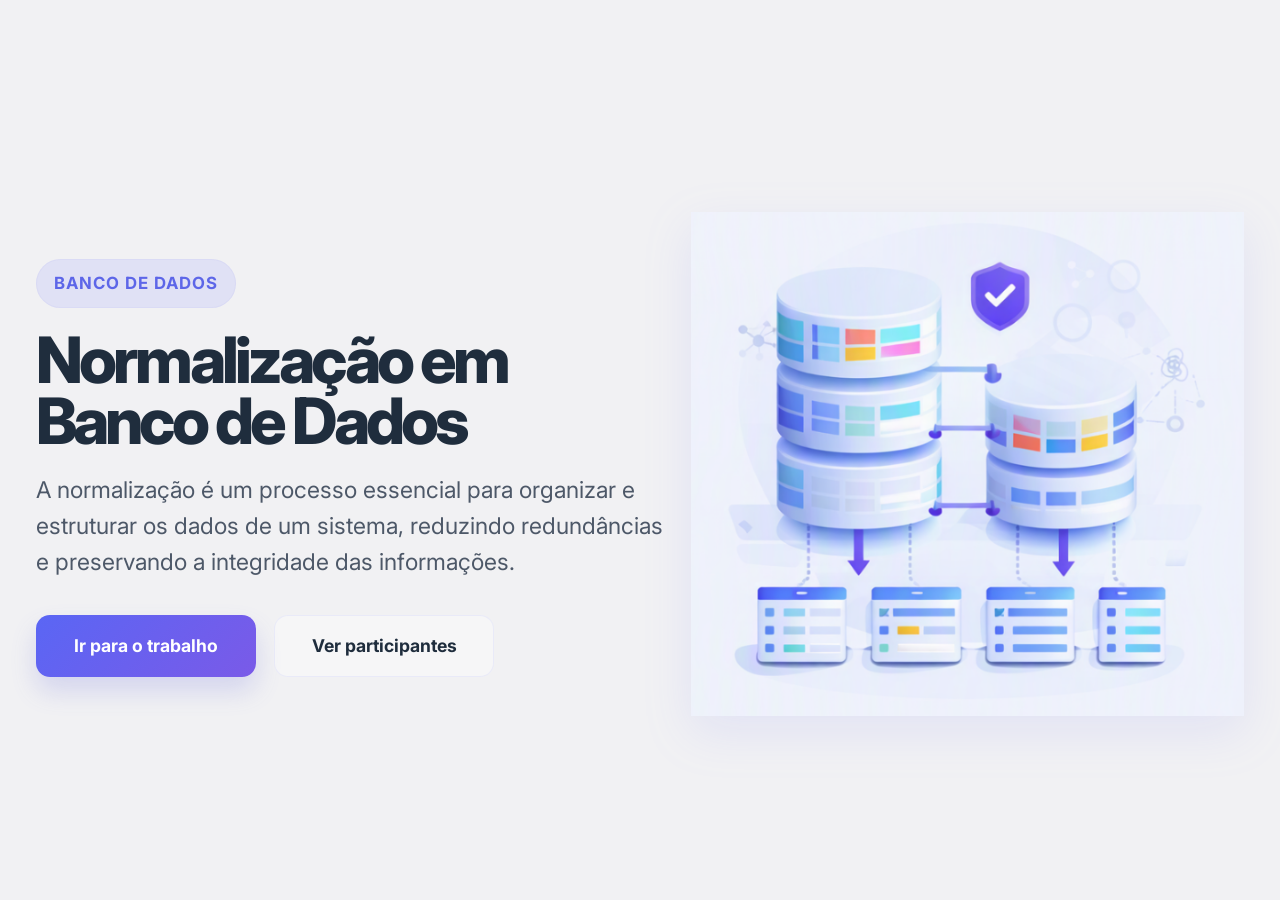
==== site normalização/index.html @ 35fb64ea "Add files via upload" ====
<!DOCTYPE html>
<html lang="pt-br">
  <head>
    <meta charset="UTF-8" />
    <meta name="viewport" content="width=device-width, initial-scale=1.0" />
    <title>Normalização | Apresentação</title>
    <meta
      name="description"
      content="Apresentação sobre normalização em banco de dados e participantes do grupo."
    />

    <!-- Importação de fontes externas -->
    <link rel="preconnect" href="https://fonts.googleapis.com" />
    <link rel="preconnect" href="https://fonts.gstatic.com" crossorigin />
    <link
      href="https://fonts.googleapis.com/css2?family=Inter:wght@400;500;600;700;800&display=swap"
      rel="stylesheet"
    />

    <!-- Link para o arquivo de estilo principal -->
    <link rel="stylesheet" href="styles.css" />
  </head>

  <body class="home-page">
    <!-- Estrutura principal da página inicial -->
    <div class="home-shell">
      <!-- Lado esquerdo: texto principal da apresentação -->
      <main class="home-main">
        <div class="home-badge">BANCO DE DADOS</div>

        <h1>Normalização em<br />Banco de Dados</h1>

        <p class="home-description">
          A normalização é um processo essencial para organizar e estruturar os
          dados de um sistema, reduzindo redundâncias e preservando a integridade
          das informações.
        </p>

        <div class="home-actions">
          <a href="trabalho.html" class="home-btn primary">Ir para o trabalho</a>
          <a href="participantes.html" class="home-btn secondary">Ver participantes</a>
        </div>
      </main>

      <!-- Lado direito: ilustração do banco de dados -->
      <div class="home-visual" aria-label="Ilustração de banco de dados">
        <img src="banco_de_dados.png" alt="Ilustração de banco de dados" />
      </div>
    </div>

    <script src="script.js"></script>
  </body>
</html>
---- site normalização/styles.css ----
/* ===== VARIÁVEIS GLOBAIS DO SITE ===== */
:root {
  --bg: #f3f3f4;
  --panel: rgba(255, 255, 255, 0.65);
  --panel-strong: #ffffff;
  --primary: #3d7ef6;
  --primary-dark: #1f2d3d;
  --secondary: #4a5d8a;
  --text: #1f2d3d;
  --muted: #5d6877;
  --border: #dfe5ec;
  --soft: #eef2f8;
  --shadow: 0 12px 30px rgba(17, 24, 39, 0.08);
}

* {
  margin: 0;
  padding: 0;
  box-sizing: border-box;
}

html {
  scroll-behavior: smooth;
}

body {
  font-family: "Inter", sans-serif;
  background: var(--bg);
  color: var(--text);
  line-height: 1.7;
}

img {
  max-width: 100%;
  display: block;
}

a {
  color: inherit;
  text-decoration: none;
}

button {
  font: inherit;
}

/* ===== PÁGINA INICIAL / HOME ===== */
.home-page {
  background: #f1f1f3;
  min-height: 100vh;
  font-family: "Inter", sans-serif;
}

.home-shell {
  display: grid;
  grid-template-columns: minmax(0, 1.15fr) minmax(260px, 1fr);
  align-items: center;
  width: min(1400px, calc(100% - 72px));
  min-height: 100vh;
  margin: 0 auto;
  padding: 46px 0 18px;
  gap: 20px;
}

.home-main {
  padding: 8px 0 0 0;
}

.home-badge {
  display: inline-flex;
  align-items: center;
  justify-content: center;
  padding: 10px 18px;
  margin-bottom: 22px;
  border-radius: 32px;
  background: rgba(98, 111, 255, 0.12);
  color: #5d66e8;
  font-size: 1.05rem;
  font-weight: 700;
  letter-spacing: 0.06em;
  text-transform: uppercase;
  box-shadow: inset 0 0 0 1px rgba(94, 98, 220, 0.05);
}

.home-main h1 {
  font-size: clamp(3.1rem, 5vw, 6rem);
  line-height: 0.95;
  letter-spacing: -0.06em;
  color: #1f2d3d;
  margin: 0 0 22px;
  font-weight: 800;
}

.home-description {
  max-width: 920px;
  font-size: clamp(1.05rem, 1.8vw, 1.45rem);
  line-height: 1.55;
  color: #4d5868;
  margin: 0 0 34px;
}

.home-actions {
  display: flex;
  align-items: center;
  gap: 18px;
  flex-wrap: wrap;
}

.home-btn {
  display: inline-flex;
  align-items: center;
  justify-content: center;
  min-height: 62px;
  min-width: 220px;
  padding: 0 26px;
  border-radius: 14px;
  font-size: 1.1rem;
  font-weight: 700;
  transition: transform 0.2s ease, box-shadow 0.2s ease;
}

.home-btn.primary {
  background: linear-gradient(135deg, #5a66f4, #7a5ae8);
  color: #fff;
  box-shadow: 0 14px 26px rgba(94, 98, 220, 0.2);
}

.home-btn.secondary {
  background: rgba(255, 255, 255, 0.35);
  color: var(--primary-dark);
  border: 1px solid rgba(90, 102, 244, 0.08);
}

.home-btn:hover {
  transform: translateY(-2px);
}

.home-visual {
  display: flex;
  justify-content: center;
  align-items: center;
  min-height: 560px;
}

.home-visual img {
  width: min(100%, 720px);
  height: auto;
  filter: drop-shadow(0 16px 24px rgba(118, 120, 255, 0.12));
}

/* ===== PÁGINA DE PARTICIPANTES ===== */
.participants-page {
  background: #f3f3f4;
  color: var(--text);
}

.participants-header {
  display: flex;
  align-items: center;
  justify-content: space-between;
  width: min(1200px, calc(100% - 40px));
  margin: 0 auto;
  padding: 22px 0 10px;
}

.participants-brand {
  font-size: 1.05rem;
  font-weight: 700;
  letter-spacing: -0.04em;
  color: var(--text);
}

.participants-nav {
  display: flex;
  align-items: center;
  gap: 18px;
  font-size: 0.95rem;
  color: var(--muted);
}

.participants-nav a {
  transition: color 0.2s ease;
}

.participants-nav a:hover {
  color: var(--primary);
}

.participants-shell {
  width: min(1200px, calc(100% - 40px));
  margin: 0 auto;
  padding: 0 0 40px;
}

.participants-content {
  max-width: 1000px;
}

.eyebrow {
  margin: 0 0 10px;
  color: var(--muted);
  font-size: 0.85rem;
  text-transform: none;
  letter-spacing: 0;
}

.participants-title {
  margin: 0 0 12px;
  font-size: clamp(2.1rem, 4vw, 3.3rem);
  line-height: 1.05;
  letter-spacing: -0.06em;
  color: var(--text);
}

.participants-description {
  margin: 0 0 20px;
  max-width: 760px;
  font-size: 1.05rem;
  line-height: 1.6;
  color: var(--muted);
}

.participants-page {
  background: var(--bg);
}

.participant-section {
  display: none;
  padding-top: 18px;
}

.participant-section.is-visible {
  display: block;
}

.participant-hero {
  display: flex;
  align-items: center;
  gap: 20px;
  margin-bottom: 22px;
}

.participant-avatar {
  width: 92px;
  height: 92px;
  display: grid;
  place-items: center;
  border-radius: 50%;
  background: linear-gradient(135deg, #dfe9ff, #a8c8ff);
  color: #2d3d80;
  font-weight: 800;
  font-size: 1.8rem;
  border: 4px solid rgba(82, 104, 228, 0.28);
  flex-shrink: 0;
}

.participant-header-text {
  display: flex;
  flex-direction: column;
  gap: 6px;
}

.participant-header-text h1,
.participant-header-text h2 {
  margin: 0;
  font-size: clamp(1.8rem, 2.2vw, 2.5rem);
  line-height: 1.15;
}

.participant-header-text p {
  margin: 0;
  color: var(--muted);
  font-size: 1rem;
  line-height: 1.6;
}

.participant-links {
  display: flex;
  flex-direction: column;
  gap: 10px;
  width: min(360px, 100%);
  margin-top: 20px;
}

.profile-btn {
  display: flex;
  align-items: center;
  justify-content: center;
  width: 100%;
  min-height: 46px;
  border-radius: 12px;
  background: linear-gradient(135deg, #5a66f4, #7a5ae8);
  color: #fff;
  font-weight: 700;
  font-size: 0.95rem;
  box-shadow: 0 10px 18px rgba(95, 104, 244, 0.16);
  transition: transform 0.2s ease, opacity 0.2s ease;
}

.profile-btn:hover {
  transform: translateY(-1px);
  opacity: 0.96;
}

@media (max-width: 900px) {
  .participants-grid {
    grid-template-columns: repeat(2, minmax(200px, 1fr));
  }
}

@media (max-width: 640px) {
  .participants-grid {
    grid-template-columns: 1fr;
  }
}

/* ===== LAYOUT DE TUTORIA / ARTIGO ===== */
/* Página do trabalho com área fixa e conteúdo em colunas */
.tutorial-page {
  min-height: 100vh;
  background: var(--bg);
}

/* Bloco principal do trabalho: permanece visível ao rolar a página */
.tutorial-shell {
  position: sticky;
  top: 0;
  width: min(1200px, calc(100% - 36px));
  margin: 24px auto 32px;
  background: rgba(255, 255, 255, 0.52);
  box-shadow: var(--shadow);
  border-left: 1px solid rgba(47, 87, 143, 0.18);
  border-right: 1px solid rgba(47, 87, 143, 0.18);
  border-top: none;
  border-bottom: none;
  border-radius: 18px 18px 0 0;
  overflow: visible;
}

/* Cabeçalho fixo com aparência leve e sem borda inferior */
.tutorial-header {
  position: sticky;
  top: 0;
  z-index: 20;
  display: flex;
  align-items: center;
  justify-content: space-between;
  gap: 16px;
  padding: 12px 20px 10px;
  background: rgba(255, 255, 255, 0.82);
  backdrop-filter: blur(8px);
  border-bottom: none;
}

.tutorial-brand {
  display: flex;
  align-items: center;
  gap: 12px;
}

.brand-icon {
  width: 34px;
  height: 34px;
  border-radius: 10px;
  display: grid;
  place-items: center;
  background: rgba(63, 122, 246, 0.08);
  font-size: 1.2rem;
}

.brand-text {
  display: flex;
  flex-direction: column;
  gap: 2px;
}

.brand-text strong {
  font-size: 0.96rem;
  color: var(--text);
}

.brand-text span {
  font-size: 0.8rem;
  color: var(--muted);
}

.tutorial-top-nav {
  display: flex;
  align-items: center;
  gap: 14px;
  font-size: 0.8rem;
  color: var(--text);
  font-weight: 600;
}

.tutorial-top-nav a {
  display: inline-flex;
  align-items: center;
  gap: 8px;
  padding: 10px 12px;
  border-radius: 10px;
  transition: background 0.2s ease;
}

.tutorial-top-nav a:hover {
  background: rgba(63, 122, 246, 0.06);
}

.tutorial-layout {
  display: grid;
  grid-template-columns: 260px minmax(0, 1fr);
  min-height: 720px;
}

/* Barra lateral fixa enquanto o conteúdo é rolado */
.tutorial-sidebar {
  position: sticky;
  top: 74px;
  align-self: start;
  height: calc(100vh - 90px);
  background: rgba(255, 255, 255, 0.2);
  border-right: 1px solid var(--border);
  border-left: 1px solid transparent;
}

.tutorial-nav {
  display: flex;
  flex-direction: column;
  gap: 6px;
  padding: 16px 12px 16px 16px;
}

/* Links da sidebar com destaque ao item ativo */

.tutorial-nav a {
  display: block;
  padding: 10px 12px;
  border-radius: 10px;
  color: var(--text);
  font-size: 0.88rem;
  font-weight: 500;
  transition: all 0.2s ease;
}

.tutorial-nav a:hover,
.tutorial-nav a.active {
  background: transparent;
  color: var(--text);
  font-weight: 600;
  box-shadow: none;
}

.tutorial-content {
  max-width: 760px;
  margin: 0 auto;
  padding: 22px 28px 42px;
}

.article-section {
  margin-bottom: 26px;
  padding-bottom: 10px;
  border-bottom: 1px solid rgba(91, 110, 139, 0.15);
}

.article-section:last-child {
  border-bottom: none;
  margin-bottom: 0;
}

.article-section h1,
.article-section h2 {
  color: var(--primary-dark);
  line-height: 1.2;
  margin-bottom: 12px;
}

.article-section h1 {
  font-size: clamp(1.8rem, 2.6vw, 2.2rem);
}

.article-section h2 {
  font-size: clamp(1.35rem, 1.9vw, 1.7rem);
}

.article-section p {
  color: var(--muted);
  font-size: 0.98rem;
  margin-bottom: 15px;
}

.note-box {
  background: rgba(102, 136, 186, 0.08);
  border: 1px solid rgba(122, 141, 175, 0.2);
  border-radius: 12px;
  padding: 18px 20px;
  margin: 18px 0 14px;
}

.note-box p {
  margin: 0;
}

.note-box p + p {
  margin-top: 10px;
}

.table-wrapper {
  margin-top: 18px;
  background: rgba(255, 255, 255, 0.5);
  border: 1px solid var(--border);
  border-radius: 12px;
  overflow: hidden;
}

.table-caption {
  font-weight: 700;
  color: var(--text);
  padding: 14px 16px 0;
}

table {
  width: 100%;
  border-collapse: collapse;
  margin-top: 8px;
}

th,
td {
  padding: 12px 14px;
  border-top: 1px solid var(--border);
  text-align: left;
  font-size: 0.96rem;
}

th {
  background: rgba(63, 122, 246, 0.04);
  color: var(--primary-dark);
}

.normal-form-list {
  display: grid;
  gap: 12px;
  list-style: none;
  margin-top: 12px;
}

.normal-form-list li {
  background: rgba(255, 255, 255, 0.5);
  border: 1px solid var(--border);
  border-radius: 14px;
  padding: 16px 18px;
  color: var(--text);
  font-size: 1.03rem;
}

@media (max-width: 900px) {
  .tutorial-layout {
    grid-template-columns: 1fr;
  }

  .tutorial-sidebar {
    position: relative;
    border-right: none;
    border-bottom: 1px solid var(--border);
  }

  .tutorial-nav {
    flex-direction: row;
    flex-wrap: wrap;
    padding: 14px 12px;
  }

  .tutorial-content {
    padding: 24px 18px 36px;
  }
}

@media (max-width: 640px) {
  .tutorial-header {
    flex-direction: column;
    align-items: flex-start;
  }

  .tutorial-top-nav {
    width: 100%;
    justify-content: flex-start;
    flex-wrap: wrap;
  }
}
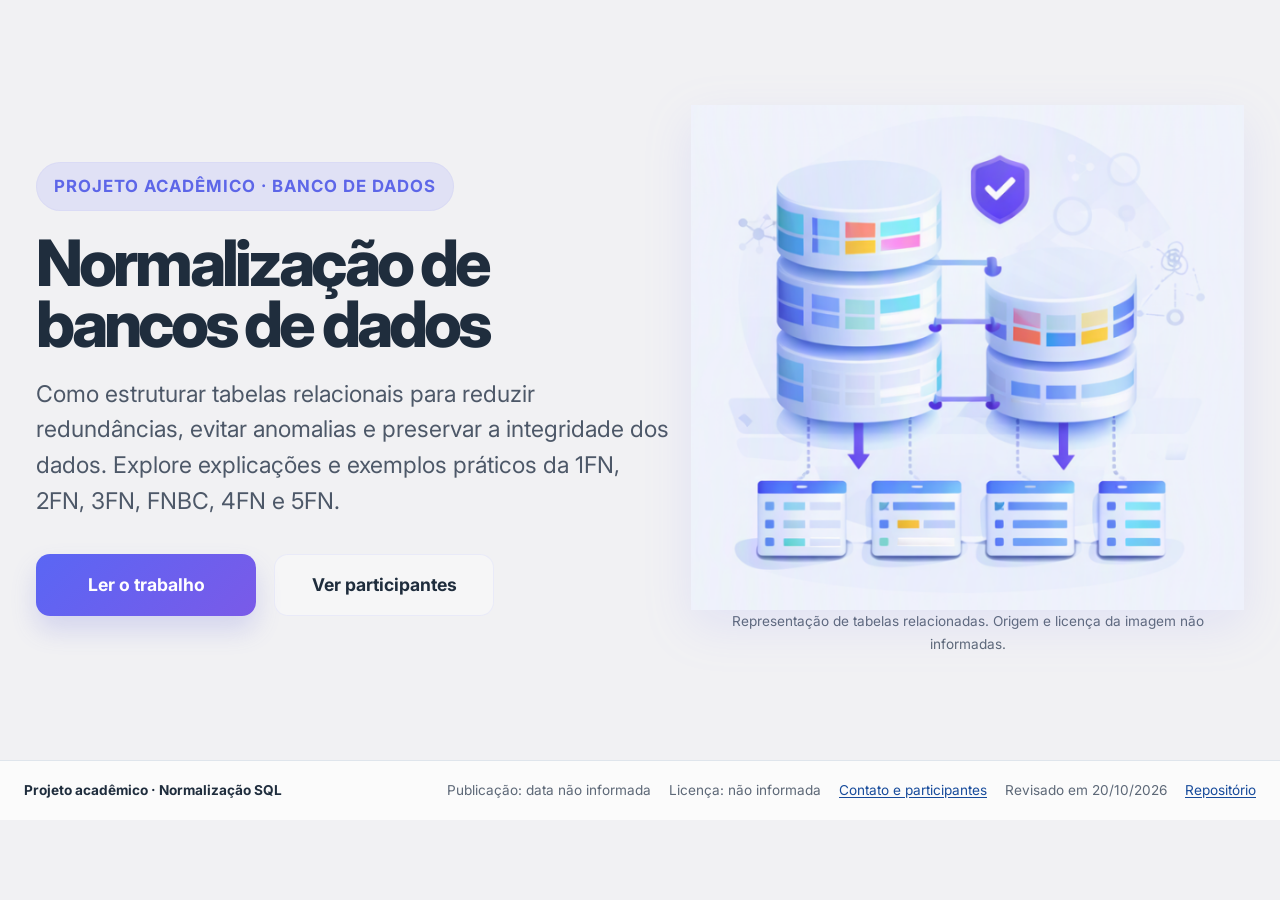
==== commit 0c1adb1e: "Add files via upload" ====
--- a/site normalização/index.html
+++ b/site normalização/index.html
@@ -1,53 +1,58 @@
 <!DOCTYPE html>
-<html lang="pt-br">
+<html lang="pt-BR">
   <head>
+    <!-- Metadados e recursos compartilhados da apresentação inicial -->
     <meta charset="UTF-8" />
     <meta name="viewport" content="width=device-width, initial-scale=1.0" />
-    <title>Normalização | Apresentação</title>
     <meta
       name="description"
-      content="Apresentação sobre normalização em banco de dados e participantes do grupo."
+      content="Projeto acadêmico sobre normalização de bancos relacionais, com exemplos de 1FN, 2FN, 3FN, FNBC, 4FN e 5FN."
     />
-
-    <!-- Importação de fontes externas -->
+    <title>Normalização SQL | Apresentação do projeto</title>
     <link rel="preconnect" href="https://fonts.googleapis.com" />
     <link rel="preconnect" href="https://fonts.gstatic.com" crossorigin />
     <link
       href="https://fonts.googleapis.com/css2?family=Inter:wght@400;500;600;700;800&display=swap"
       rel="stylesheet"
     />
-
-    <!-- Link para o arquivo de estilo principal -->
     <link rel="stylesheet" href="styles.css" />
   </head>
-
   <body class="home-page">
-    <!-- Estrutura principal da página inicial -->
     <div class="home-shell">
-      <!-- Lado esquerdo: texto principal da apresentação -->
+      <!-- Apresentação do objetivo, autoria e atalhos do projeto -->
       <main class="home-main">
-        <div class="home-badge">BANCO DE DADOS</div>
-
-        <h1>Normalização em<br />Banco de Dados</h1>
-
+        <div class="home-badge">PROJETO ACADÊMICO · BANCO DE DADOS</div>
+        <h1>Normalização de bancos de dados</h1>
         <p class="home-description">
-          A normalização é um processo essencial para organizar e estruturar os
-          dados de um sistema, reduzindo redundâncias e preservando a integridade
-          das informações.
+          Como estruturar tabelas relacionais para reduzir redundâncias, evitar
+          anomalias e preservar a integridade dos dados. Explore explicações e
+          exemplos práticos da 1FN, 2FN, 3FN, FNBC, 4FN e 5FN.
         </p>
 
         <div class="home-actions">
-          <a href="trabalho.html" class="home-btn primary">Ir para o trabalho</a>
+          <a href="trabalho.html" class="home-btn primary">Ler o trabalho</a>
           <a href="participantes.html" class="home-btn secondary">Ver participantes</a>
         </div>
       </main>
 
-      <!-- Lado direito: ilustração do banco de dados -->
-      <div class="home-visual" aria-label="Ilustração de banco de dados">
-        <img src="banco_de_dados.png" alt="Ilustração de banco de dados" />
-      </div>
+      <!-- Figura conceitual com texto alternativo e legenda -->
+      <figure class="home-visual">
+        <img src="banco_de_dados.png" alt="Ilustração de tabelas relacionais conectadas e organizadas em um banco de dados." />
+        <figcaption>Representação de tabelas relacionadas. Origem e licença da imagem não informadas.</figcaption>
+      </figure>
     </div>
 
+    <!-- Rodapé com revisão, contatos e repositório -->
+    <footer class="home-footer">
+      <strong>Projeto acadêmico · Normalização SQL</strong>
+      <div class="footer-details">
+        <span>Publicação: data não informada</span>
+        <span>Licença: não informada</span>
+        <a href="participantes.html">Contato e participantes</a>
+        <span>Revisado em <time datetime="2026-10-20">20/10/2026</time></span>
+        <a href="https://github.com/meusinvestimentos42-ops/Normalizacao-SQL" target="_blank" rel="noopener noreferrer">Repositório</a>
+      </div>
+    </footer>
     <script src="script.js"></script>
   </body>
 </html>
--- a/site normalização/styles.css
+++ b/site normalização/styles.css
@@ -323,8 +323,7 @@
 
 /* Bloco principal do trabalho: permanece visível ao rolar a página */
 .tutorial-shell {
-  position: sticky;
-  top: 0;
+  position: relative;
   width: min(1200px, calc(100% - 36px));
   margin: 24px auto 32px;
   background: rgba(255, 255, 255, 0.52);
@@ -410,6 +409,7 @@
   display: grid;
   grid-template-columns: 260px minmax(0, 1fr);
   min-height: 720px;
+  min-width: 0;
 }
 
 /* Barra lateral fixa enquanto o conteúdo é rolado */
@@ -417,10 +417,11 @@
   position: sticky;
   top: 74px;
   align-self: start;
-  height: calc(100vh - 90px);
-  background: rgba(255, 255, 255, 0.2);
+  height: min(calc(100vh - 90px), 720px);
+  overflow-y: auto;
+  background: rgba(237, 243, 252, 0.72);
   border-right: 1px solid var(--border);
-  border-left: 1px solid transparent;
+  border-left: 4px solid #c6d8f7;
 }
 
 .tutorial-nav {
@@ -444,14 +445,16 @@
 
 .tutorial-nav a:hover,
 .tutorial-nav a.active {
-  background: transparent;
-  color: var(--text);
-  font-weight: 600;
-  box-shadow: none;
+  background: #dce9ff;
+  color: #153f80;
+  font-weight: 700;
+  box-shadow: inset 4px 0 0 #3d7ef6;
 }
 
 .tutorial-content {
+  width: 100%;
   max-width: 760px;
+  min-width: 0;
   margin: 0 auto;
   padding: 22px 28px 42px;
 }
@@ -505,11 +508,13 @@
 }
 
 .table-wrapper {
+  max-width: 100%;
+  min-width: 0;
   margin-top: 18px;
   background: rgba(255, 255, 255, 0.5);
   border: 1px solid var(--border);
   border-radius: 12px;
-  overflow: hidden;
+  overflow-x: auto;
 }
 
 .table-caption {
@@ -520,6 +525,7 @@
 
 table {
   width: 100%;
+  min-width: 600px;
   border-collapse: collapse;
   margin-top: 8px;
 }
@@ -560,6 +566,9 @@
 
   .tutorial-sidebar {
     position: relative;
+    top: auto;
+    height: auto;
+    overflow: visible;
     border-right: none;
     border-bottom: 1px solid var(--border);
   }
@@ -586,4 +595,502 @@
     justify-content: flex-start;
     flex-wrap: wrap;
   }
+}
+
+/* ===== APRESENTAÇÃO, CONTEÚDO E COMPONENTES ACESSÍVEIS ===== */
+.home-header {
+  display: flex;
+  align-items: center;
+  justify-content: space-between;
+  gap: 18px;
+  padding: 18px max(24px, calc((100vw - 1400px) / 2));
+  background: rgba(255, 255, 255, 0.82);
+  border-bottom: 1px solid var(--border);
+}
+
+.home-brand {
+  font-weight: 800;
+  color: var(--primary-dark);
+  font-size: 1.1rem;
+}
+
+.home-header nav {
+  display: flex;
+  gap: 12px;
+  flex-wrap: wrap;
+}
+
+.home-header nav a {
+  padding: 8px 12px;
+  border-radius: 9px;
+  font-weight: 600;
+}
+
+.home-header nav a:hover,
+.home-header nav a[aria-current="page"] {
+  background: #dce9ff;
+  color: #153f80;
+}
+
+.home-shell {
+  min-height: calc(100vh - 140px);
+  padding-top: 28px;
+}
+
+.home-main h1 {
+  max-width: 720px;
+}
+
+.home-contributors {
+  display: grid;
+  grid-template-columns: repeat(4, minmax(0, 1fr));
+  gap: 10px;
+  max-width: 780px;
+  margin: 26px 0;
+}
+
+.home-contributor {
+  display: flex;
+  align-items: center;
+  gap: 9px;
+  min-width: 0;
+  padding: 9px;
+  border: 1px solid var(--border);
+  border-radius: 12px;
+  background: rgba(255, 255, 255, 0.7);
+  font-size: 0.78rem;
+  font-weight: 600;
+  line-height: 1.25;
+}
+
+.home-contributor img {
+  width: 42px;
+  height: 42px;
+  flex: 0 0 42px;
+  border-radius: 50%;
+}
+
+.home-visual {
+  display: block;
+  margin: 0;
+  text-align: center;
+  color: var(--muted);
+  font-size: 0.85rem;
+}
+
+.home-visual figcaption {
+  max-width: 520px;
+  margin: 0 auto;
+}
+
+.home-footer,
+.site-footer {
+  display: flex;
+  align-items: center;
+  justify-content: space-between;
+  gap: 12px 24px;
+  padding: 18px 24px;
+  border-top: 1px solid var(--border);
+  background: rgba(255, 255, 255, 0.7);
+  color: var(--muted);
+  font-size: 0.85rem;
+  text-align: left;
+}
+
+.home-footer > strong,
+.site-footer > strong {
+  flex: 0 0 auto;
+  color: var(--text);
+}
+
+.footer-details {
+  display: flex;
+  align-items: center;
+  justify-content: flex-end;
+  flex-wrap: wrap;
+  gap: 6px 18px;
+}
+
+.site-footer a,
+.home-footer a {
+  color: #174b9b;
+  text-decoration: underline;
+  text-underline-offset: 2px;
+}
+
+.article-figure {
+  margin: 22px 0;
+  padding: 14px;
+  border: 1px solid var(--border);
+  border-radius: 14px;
+  background: #f7faff;
+}
+
+.article-figure img {
+  width: 100%;
+  height: auto;
+  border-radius: 9px;
+}
+
+.article-figure figcaption {
+  margin-top: 9px;
+  color: var(--muted);
+  font-size: 0.86rem;
+  text-align: center;
+}
+
+.article-heading {
+  margin-bottom: 30px;
+  padding-bottom: 22px;
+  border-bottom: 1px solid var(--border);
+}
+
+.article-heading h1 {
+  margin: 0 0 12px;
+  color: var(--primary-dark);
+  font-size: clamp(2rem, 4vw, 3rem);
+  line-height: 1.12;
+}
+
+.article-lead {
+  font-size: 1.12rem !important;
+  color: var(--text) !important;
+}
+
+.article-byline,
+.article-dates {
+  font-size: 0.88rem !important;
+}
+
+.article-dates {
+  display: flex;
+  flex-wrap: wrap;
+  gap: 8px 18px;
+  color: var(--muted);
+}
+
+.article-section h3 {
+  margin: 20px 0 8px;
+  color: var(--primary-dark);
+  font-size: 1.08rem;
+}
+
+.article-section ul,
+.article-section ol {
+  padding-left: 1.35rem;
+  margin: 12px 0 18px;
+}
+
+.article-section li {
+  margin-bottom: 7px;
+  color: var(--muted);
+}
+
+.theory-box,
+.sql-example {
+  min-width: 0;
+  margin: 20px 0;
+  padding: 20px;
+  border: 1px solid #c9d8ef;
+  border-radius: 14px;
+  background: #f7faff;
+}
+
+.theory-box h3:first-child,
+.sql-example h3:first-child {
+  margin-top: 0;
+}
+
+.theory-box dl {
+  display: grid;
+  grid-template-columns: minmax(150px, 0.8fr) minmax(0, 2fr);
+  gap: 8px 14px;
+  margin-top: 12px;
+}
+
+.theory-box dt {
+  font-weight: 700;
+  color: var(--text);
+}
+
+.theory-box dd {
+  color: var(--muted);
+}
+
+.sql-example pre {
+  overflow-x: auto;
+  margin: 14px 0;
+  padding: 16px;
+  border-radius: 10px;
+  background: #142033;
+  color: #f3f6fb;
+  font-size: 0.86rem;
+  line-height: 1.6;
+  tab-size: 2;
+}
+
+.sql-keyword { color: #8db8ff; font-weight: 700; }
+.sql-type { color: #85d5c1; }
+.sql-string { color: #f5c779; }
+.sql-comment { color: #aab7ca; font-style: italic; }
+
+.video-embed {
+  position: relative;
+  width: 100%;
+  aspect-ratio: 16 / 9;
+  overflow: hidden;
+  border-radius: 14px;
+  background: #17243a;
+}
+
+.video-embed iframe {
+  position: absolute;
+  inset: 0;
+  width: 100%;
+  height: 100%;
+  border: 0;
+}
+
+.reference-list li {
+  padding-left: 4px;
+  overflow-wrap: anywhere;
+}
+
+.reference-list a {
+  color: #174b9b;
+  font-weight: 700;
+  text-decoration: underline;
+  text-decoration-thickness: 2px;
+  text-underline-offset: 3px;
+  background: #e8f0ff;
+  border-radius: 4px;
+  padding: 1px 4px;
+  overflow-wrap: anywhere;
+  transition: color 0.2s ease, background-color 0.2s ease;
+}
+
+.reference-list a:hover,
+.reference-list a:focus-visible {
+  color: #0c2f68;
+  background: #d2e1ff;
+}
+
+.author-directory,
+.participant-directory {
+  display: grid;
+  grid-template-columns: repeat(2, minmax(0, 1fr));
+  gap: 16px;
+  margin-top: 18px;
+}
+
+.author-profile,
+.participant-card {
+  min-width: 0;
+  padding: 18px;
+  border: 1px solid var(--border);
+  border-radius: 14px;
+  background: rgba(255, 255, 255, 0.78);
+}
+
+.author-profile img {
+  width: 76px;
+  height: 76px;
+  margin-bottom: 12px;
+  border-radius: 50%;
+}
+
+.author-profile h3 {
+  margin: 0 0 8px;
+}
+
+.author-profile a {
+  color: #174b9b;
+  font-weight: 700;
+  text-decoration: underline;
+}
+
+.participant-section {
+  display: none;
+}
+
+.participant-section.is-visible {
+  display: block;
+}
+
+.participant-avatar img {
+  width: 100%;
+  height: 100%;
+  border-radius: 50%;
+  object-fit: cover;
+}
+
+.participant-directory {
+  grid-template-columns: repeat(2, minmax(0, 1fr));
+}
+
+.participant-card {
+  display: flex;
+  align-items: center;
+  gap: 12px;
+  transition: transform 0.2s ease, box-shadow 0.2s ease;
+}
+
+.participant-card:hover,
+.participant-card:focus-visible {
+  transform: translateY(-2px);
+  box-shadow: var(--shadow);
+}
+
+.participant-card img {
+  width: 52px;
+  height: 52px;
+  flex: 0 0 52px;
+  border-radius: 50%;
+}
+
+.participant-card span:nth-of-type(1) {
+  font-weight: 700;
+}
+
+.participant-card-action {
+  margin-left: auto;
+  color: #174b9b;
+  font-size: 0.78rem;
+  font-weight: 700;
+}
+
+.profile-btn {
+  width: fit-content;
+  min-width: 180px;
+  padding: 0 18px;
+  text-decoration: none !important;
+}
+
+:focus-visible {
+  outline: 3px solid #245fc3;
+  outline-offset: 3px;
+}
+
+@media (max-width: 900px) {
+  .home-shell {
+    grid-template-columns: minmax(0, 1fr);
+    width: min(760px, calc(100% - 36px));
+  }
+
+  .home-visual {
+    min-height: auto;
+  }
+
+  .home-visual img {
+    width: min(100%, 460px);
+  }
+
+  .home-contributors {
+    grid-template-columns: repeat(2, minmax(0, 1fr));
+  }
+}
+
+@media (max-width: 640px) {
+  .home-header {
+    align-items: flex-start;
+    flex-direction: column;
+    padding: 16px 18px;
+  }
+
+  .home-footer,
+  .site-footer {
+    align-items: flex-start;
+    flex-direction: column;
+    padding: 16px 18px;
+  }
+
+  .footer-details {
+    justify-content: flex-start;
+    display: grid;
+    grid-template-columns: repeat(2, minmax(0, 1fr));
+    gap: 8px 14px;
+  }
+
+  .home-header nav {
+    gap: 4px;
+  }
+
+  .home-shell {
+    width: calc(100% - 32px);
+    padding-top: 18px;
+  }
+
+  .home-main h1 {
+    font-size: clamp(2.4rem, 13vw, 3.4rem);
+  }
+
+  .home-contributors,
+  .author-directory,
+  .participant-directory {
+    grid-template-columns: 1fr;
+  }
+
+  .home-contributor {
+    font-size: 0.9rem;
+  }
+
+  .tutorial-shell {
+    width: 100%;
+    margin: 0 auto;
+    border-radius: 0;
+  }
+
+  .tutorial-nav {
+    gap: 4px;
+  }
+
+  .tutorial-nav a {
+    padding: 8px 10px;
+    font-size: 0.8rem;
+  }
+
+  .tutorial-content {
+    padding: 22px 16px 32px;
+  }
+
+  .theory-box dl {
+    grid-template-columns: 1fr;
+    gap: 2px;
+  }
+
+  .theory-box dd {
+    margin-bottom: 8px;
+  }
+
+  .participant-hero {
+    align-items: flex-start;
+  }
+
+  .participant-avatar {
+    width: 64px;
+    height: 64px;
+    font-size: 1.35rem;
+  }
+
+  .participant-header-text h1,
+  .participant-header-text h2 {
+    font-size: 1.5rem;
+  }
+
+  .participant-card {
+    flex-wrap: wrap;
+  }
+}
+
+@media (prefers-reduced-motion: reduce) {
+  html {
+    scroll-behavior: auto;
+  }
+
+  *,
+  *::before,
+  *::after {
+    transition-duration: 0.01ms !important;
+    animation-duration: 0.01ms !important;
+  }
 }
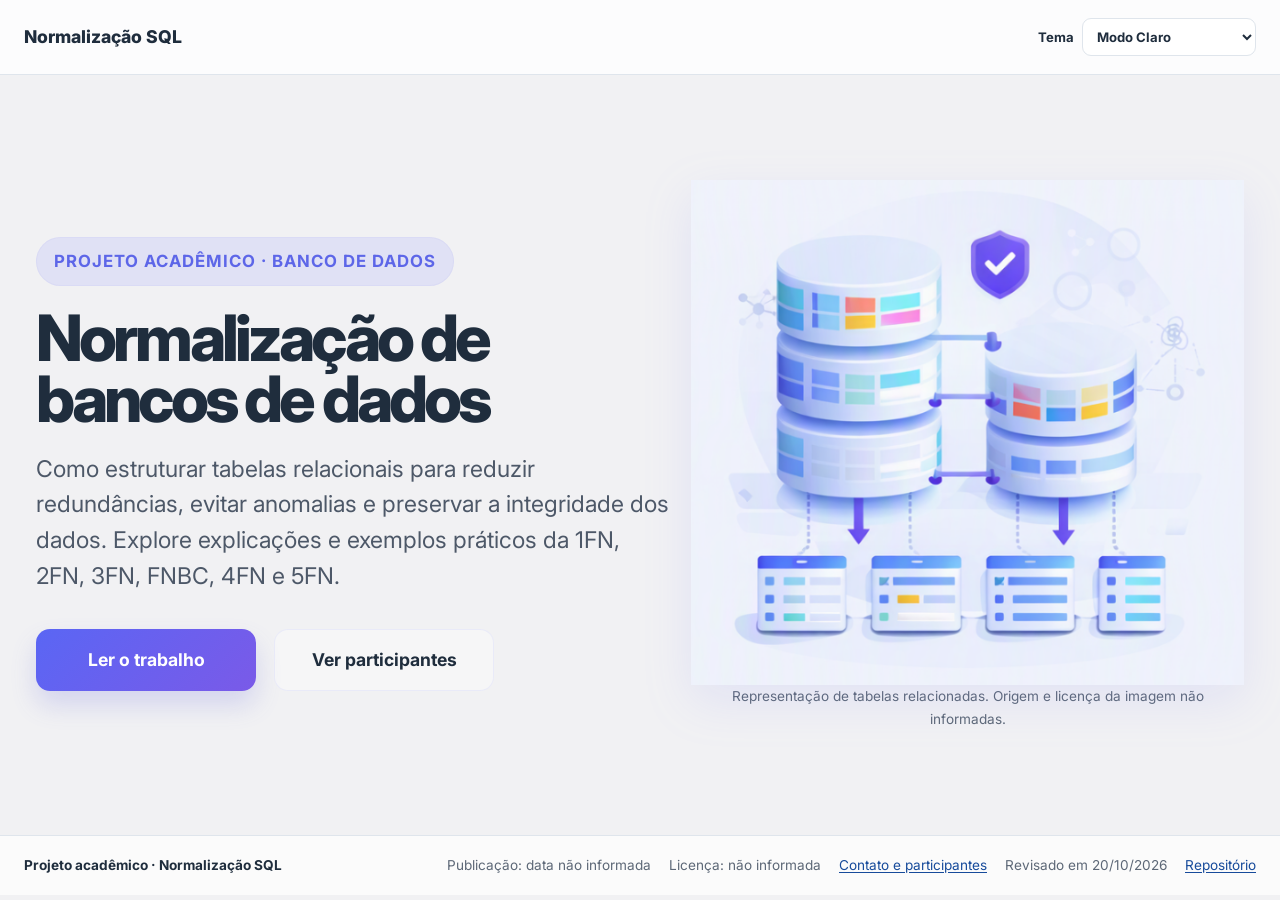
==== commit 2ab5501c: "Add files via upload" ====
--- a/site normalização/index.html
+++ b/site normalização/index.html
@@ -18,6 +18,17 @@
     <link rel="stylesheet" href="styles.css" />
   </head>
   <body class="home-page">
+    <header class="home-header">
+      <a class="home-brand" href="index.html">Normalização SQL</a>
+      <label class="theme-control">
+        <span>Tema</span>
+        <select class="theme-select" aria-label="Selecionar tema visual">
+          <option value="light">Modo Claro</option>
+          <option value="dark">Modo Escuro</option>
+          <option value="colorblind">Modo Daltonismo</option>
+        </select>
+      </label>
+    </header>
     <div class="home-shell">
       <!-- Apresentação do objetivo, autoria e atalhos do projeto -->
       <main class="home-main">
--- a/site normalização/styles.css
+++ b/site normalização/styles.css
@@ -11,6 +11,14 @@
   --border: #dfe5ec;
   --soft: #eef2f8;
   --shadow: 0 12px 30px rgba(17, 24, 39, 0.08);
+  --surface: rgba(255, 255, 255, 0.82);
+  --surface-raised: rgba(255, 255, 255, 0.78);
+  --surface-alt: #f7faff;
+  --highlight: #dce9ff;
+  --highlight-hover: #d2e1ff;
+  --highlight-text: #153f80;
+  --link: #174b9b;
+  --focus: #245fc3;
 }
 
 * {
@@ -1093,4 +1101,333 @@
     transition-duration: 0.01ms !important;
     animation-duration: 0.01ms !important;
   }
+}
+
+/* ===== CONTROLE DE TEMA E PALETAS ACESSÍVEIS ===== */
+.header-controls {
+  display: flex;
+  align-items: center;
+  justify-content: flex-end;
+  gap: 12px;
+}
+
+.theme-control {
+  display: inline-flex;
+  align-items: center;
+  gap: 8px;
+  color: var(--text);
+  font-size: 0.82rem;
+  font-weight: 700;
+  white-space: nowrap;
+}
+
+.theme-select {
+  min-height: 38px;
+  padding: 6px 30px 6px 10px;
+  border: 1px solid var(--border);
+  border-radius: 9px;
+  background: var(--panel-strong);
+  color: var(--text);
+  font: inherit;
+  cursor: pointer;
+}
+
+.theme-select:focus-visible {
+  outline-color: var(--focus);
+}
+
+.video-link {
+  display: inline-block;
+  margin-top: 4px;
+  padding: 7px 11px;
+  border: 2px solid var(--link);
+  border-radius: 8px;
+  background: var(--highlight);
+  color: var(--highlight-text);
+  font-weight: 700;
+  text-decoration: underline;
+  text-decoration-thickness: 2px;
+  text-underline-offset: 3px;
+}
+
+.video-link:hover,
+.video-link:focus-visible {
+  background: var(--highlight-hover);
+  text-decoration-thickness: 3px;
+}
+
+:root[data-theme="dark"] {
+  color-scheme: dark;
+  --bg: #111827;
+  --panel: rgba(31, 41, 55, 0.84);
+  --panel-strong: #1f2937;
+  --primary: #8ab4ff;
+  --primary-dark: #f3f4f6;
+  --secondary: #c4d5f5;
+  --text: #f3f4f6;
+  --muted: #c2cad6;
+  --border: #485366;
+  --soft: #293548;
+  --shadow: 0 12px 30px rgba(0, 0, 0, 0.32);
+  --surface: rgba(31, 41, 55, 0.94);
+  --surface-raised: #202c3e;
+  --surface-alt: #202c3e;
+  --highlight: #243b5b;
+  --highlight-hover: #304c70;
+  --highlight-text: #f3f6fb;
+  --link: #a9c9ff;
+  --focus: #ffd166;
+}
+
+:root[data-theme="colorblind"] {
+  color-scheme: light;
+  --bg: #fff8e7;
+  --panel: #fffdf6;
+  --panel-strong: #ffffff;
+  --primary: #005a9c;
+  --primary-dark: #102a43;
+  --secondary: #243b53;
+  --text: #102a43;
+  --muted: #334e68;
+  --border: #627d98;
+  --soft: #f3e7bd;
+  --shadow: 0 12px 30px rgba(16, 42, 67, 0.16);
+  --surface: #fffdf6;
+  --surface-raised: #ffffff;
+  --surface-alt: #fff4ce;
+  --highlight: #ffdf70;
+  --highlight-hover: #ffd24a;
+  --highlight-text: #102a43;
+  --link: #005a9c;
+  --focus: #9c2f00;
+}
+
+:root[data-theme="dark"] body,
+:root[data-theme="dark"] .home-page,
+:root[data-theme="dark"] .participants-page,
+:root[data-theme="dark"] .tutorial-page {
+  background: var(--bg);
+  color: var(--text);
+}
+
+:root[data-theme="dark"] .home-main h1,
+:root[data-theme="dark"] .home-description,
+:root[data-theme="dark"] .home-badge,
+:root[data-theme="dark"] .article-heading h1,
+:root[data-theme="dark"] .article-section h1,
+:root[data-theme="dark"] .article-section h2,
+:root[data-theme="dark"] .article-section h3,
+:root[data-theme="dark"] .tutorial-top-nav,
+:root[data-theme="dark"] .home-brand {
+  color: var(--text);
+}
+
+:root[data-theme="dark"] .tutorial-shell,
+:root[data-theme="dark"] .tutorial-header,
+:root[data-theme="dark"] .tutorial-sidebar,
+:root[data-theme="dark"] .home-header,
+:root[data-theme="dark"] .home-footer,
+:root[data-theme="dark"] .site-footer,
+:root[data-theme="dark"] .table-wrapper,
+:root[data-theme="dark"] .normal-form-list li,
+:root[data-theme="dark"] .home-contributor,
+:root[data-theme="dark"] .article-figure,
+:root[data-theme="dark"] .theory-box,
+:root[data-theme="dark"] .sql-example,
+:root[data-theme="dark"] .note-box,
+:root[data-theme="dark"] .author-profile,
+:root[data-theme="dark"] .participant-card {
+  background-color: var(--surface);
+  border-color: var(--border);
+}
+
+:root[data-theme="dark"] .tutorial-sidebar {
+  background-color: #192436;
+  border-left-color: #485366;
+}
+
+:root[data-theme="dark"] .tutorial-nav a:hover,
+:root[data-theme="dark"] .tutorial-nav a.active,
+:root[data-theme="dark"] .home-header nav a:hover,
+:root[data-theme="dark"] .home-header nav a[aria-current="page"] {
+  background: var(--highlight);
+  color: var(--highlight-text);
+  box-shadow: inset 4px 0 0 var(--primary);
+}
+
+:root[data-theme="dark"] .tutorial-top-nav a:hover {
+  background: var(--highlight);
+}
+
+:root[data-theme="dark"] .table-wrapper,
+:root[data-theme="dark"] .normal-form-list li,
+:root[data-theme="dark"] .home-contributor,
+:root[data-theme="dark"] .article-figure,
+:root[data-theme="dark"] .theory-box,
+:root[data-theme="dark"] .sql-example,
+:root[data-theme="dark"] .note-box,
+:root[data-theme="dark"] .author-profile,
+:root[data-theme="dark"] .participant-card {
+  background-color: var(--surface-raised);
+}
+
+:root[data-theme="dark"] th {
+  background: #26364d;
+  color: var(--text);
+}
+
+:root[data-theme="dark"] .reference-list a,
+:root[data-theme="dark"] .site-footer a,
+:root[data-theme="dark"] .home-footer a,
+:root[data-theme="dark"] .author-profile a,
+:root[data-theme="dark"] .participant-card-action {
+  color: var(--link);
+}
+
+:root[data-theme="dark"] .reference-list a {
+  background: var(--highlight);
+}
+
+:root[data-theme="dark"] .reference-list a:hover,
+:root[data-theme="dark"] .reference-list a:focus-visible {
+  color: var(--highlight-text);
+  background: var(--highlight-hover);
+}
+
+:root[data-theme="dark"] .participant-avatar {
+  background: #263b56;
+  color: #f3f6fb;
+  border-color: #7286a3;
+}
+
+:root[data-theme="dark"] .home-badge {
+  background: #263b56;
+  box-shadow: inset 0 0 0 1px #7286a3;
+}
+
+:root[data-theme="colorblind"] body,
+:root[data-theme="colorblind"] .home-page,
+:root[data-theme="colorblind"] .participants-page,
+:root[data-theme="colorblind"] .tutorial-page {
+  background: var(--bg);
+  color: var(--text);
+}
+
+:root[data-theme="colorblind"] .home-main h1,
+:root[data-theme="colorblind"] .home-description,
+:root[data-theme="colorblind"] .home-badge,
+:root[data-theme="colorblind"] .article-heading h1,
+:root[data-theme="colorblind"] .article-section h1,
+:root[data-theme="colorblind"] .article-section h2,
+:root[data-theme="colorblind"] .article-section h3,
+:root[data-theme="colorblind"] .tutorial-top-nav,
+:root[data-theme="colorblind"] .home-brand {
+  color: var(--text);
+}
+
+:root[data-theme="colorblind"] .tutorial-shell,
+:root[data-theme="colorblind"] .tutorial-header,
+:root[data-theme="colorblind"] .tutorial-sidebar,
+:root[data-theme="colorblind"] .home-header,
+:root[data-theme="colorblind"] .home-footer,
+:root[data-theme="colorblind"] .site-footer,
+:root[data-theme="colorblind"] .table-wrapper,
+:root[data-theme="colorblind"] .normal-form-list li,
+:root[data-theme="colorblind"] .home-contributor,
+:root[data-theme="colorblind"] .article-figure,
+:root[data-theme="colorblind"] .theory-box,
+:root[data-theme="colorblind"] .sql-example,
+:root[data-theme="colorblind"] .note-box,
+:root[data-theme="colorblind"] .author-profile,
+:root[data-theme="colorblind"] .participant-card {
+  background-color: var(--surface);
+  border-color: var(--border);
+}
+
+:root[data-theme="colorblind"] .tutorial-sidebar {
+  background-color: #fff4ce;
+  border-left-color: var(--primary);
+}
+
+:root[data-theme="colorblind"] .tutorial-nav a:hover,
+:root[data-theme="colorblind"] .tutorial-nav a.active,
+:root[data-theme="colorblind"] .home-header nav a:hover,
+:root[data-theme="colorblind"] .home-header nav a[aria-current="page"] {
+  background: var(--highlight);
+  color: var(--highlight-text);
+  box-shadow: inset 4px 0 0 var(--primary);
+}
+
+:root[data-theme="colorblind"] .tutorial-top-nav a:hover {
+  background: var(--highlight);
+}
+
+:root[data-theme="colorblind"] .table-wrapper,
+:root[data-theme="colorblind"] .normal-form-list li,
+:root[data-theme="colorblind"] .home-contributor,
+:root[data-theme="colorblind"] .article-figure,
+:root[data-theme="colorblind"] .theory-box,
+:root[data-theme="colorblind"] .sql-example,
+:root[data-theme="colorblind"] .note-box,
+:root[data-theme="colorblind"] .author-profile,
+:root[data-theme="colorblind"] .participant-card {
+  background-color: var(--surface-raised);
+}
+
+:root[data-theme="colorblind"] th {
+  background: #ffdf70;
+  color: var(--text);
+}
+
+:root[data-theme="colorblind"] .reference-list a,
+:root[data-theme="colorblind"] .site-footer a,
+:root[data-theme="colorblind"] .home-footer a,
+:root[data-theme="colorblind"] .author-profile a,
+:root[data-theme="colorblind"] .participant-card-action {
+  color: var(--link);
+}
+
+:root[data-theme="colorblind"] .reference-list a {
+  background: var(--highlight);
+}
+
+:root[data-theme="colorblind"] .reference-list a:hover,
+:root[data-theme="colorblind"] .reference-list a:focus-visible {
+  color: var(--highlight-text);
+  background: var(--highlight-hover);
+}
+
+:root[data-theme="colorblind"] .participant-avatar {
+  background: #ffdf70;
+  color: var(--text);
+  border-color: var(--primary);
+}
+
+:root[data-theme="colorblind"] .home-badge {
+  background: #ffdf70;
+  color: var(--text);
+  box-shadow: inset 0 0 0 1px var(--border);
+}
+
+:root[data-theme="colorblind"] .home-btn.primary,
+:root[data-theme="colorblind"] .profile-btn {
+  background: var(--primary);
+  color: #ffffff;
+}
+
+:root[data-theme="colorblind"] :focus-visible {
+  outline-color: var(--focus);
+}
+
+@media (max-width: 900px) {
+  .header-controls {
+    flex-wrap: wrap;
+  }
+}
+
+@media (max-width: 640px) {
+  .header-controls {
+    width: 100%;
+    justify-content: space-between;
+  }
 }
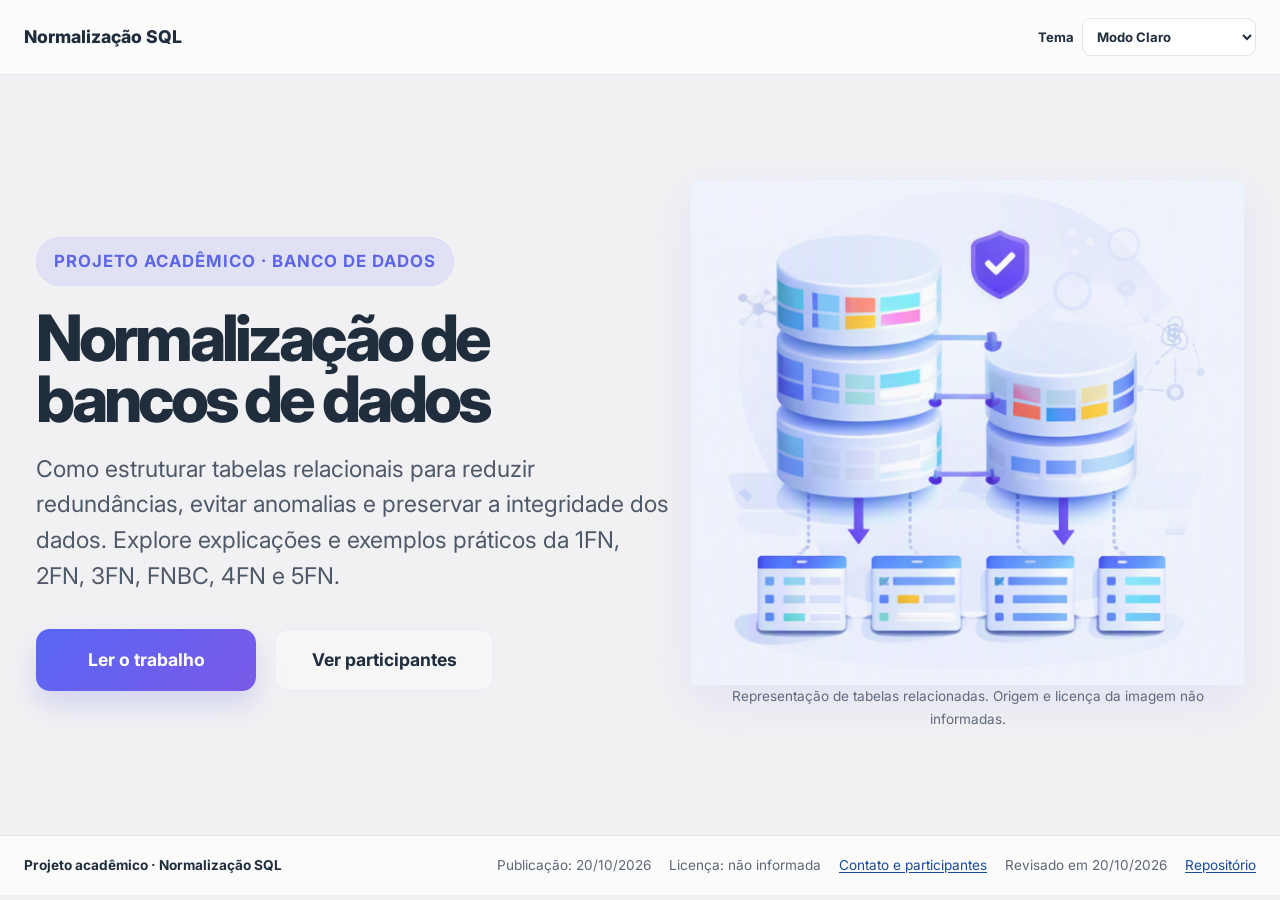
==== commit 0d5c8d78: "Fix publication date and HTML formatting Updated publication date in footer and corrected HTML forma" ====
--- a/site normalização/index.html
+++ b/site normalização/index.html
@@ -57,7 +57,7 @@
     <footer class="home-footer">
       <strong>Projeto acadêmico · Normalização SQL</strong>
       <div class="footer-details">
-        <span>Publicação: data não informada</span>
+        <span>Publicação: 20/10/2026</span>
         <span>Licença: não informada</span>
         <a href="participantes.html">Contato e participantes</a>
         <span>Revisado em <time datetime="2026-10-20">20/10/2026</time></span>
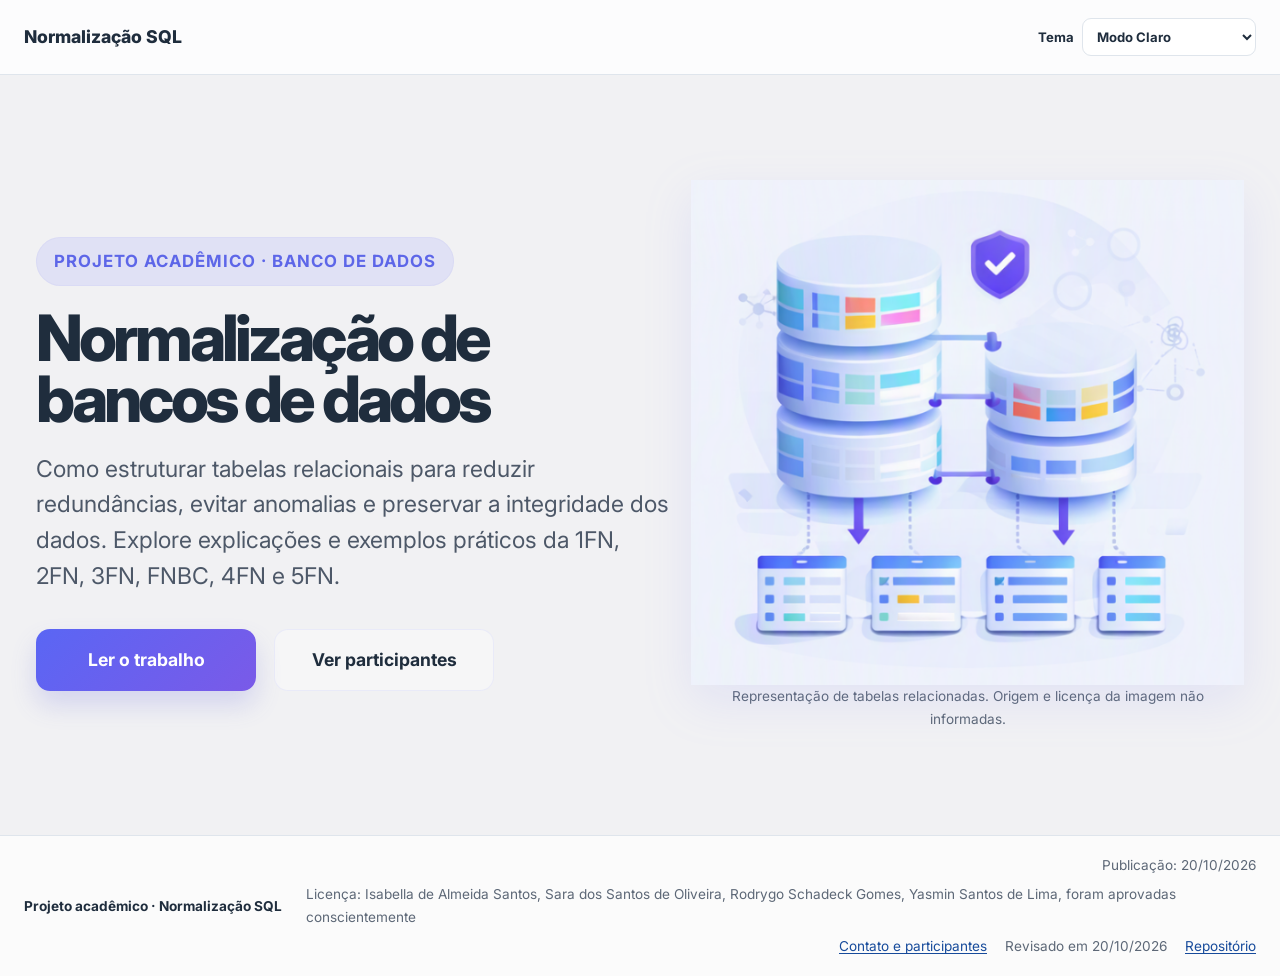
==== commit 2d86963a: "Update index.html" ====
--- a/site normalização/index.html
+++ b/site normalização/index.html
@@ -58,7 +58,7 @@
       <strong>Projeto acadêmico · Normalização SQL</strong>
       <div class="footer-details">
         <span>Publicação: 20/10/2026</span>
-        <span>Licença: não informada</span>
+        <span>Licença: Isabella de Almeida Santos, Sara dos Santos de Oliveira, Rodrygo Schadeck Gomes, Yasmin Santos de Lima, foram aprovadas conscientemente</span>
         <a href="participantes.html">Contato e participantes</a>
         <span>Revisado em <time datetime="2026-10-20">20/10/2026</time></span>
         <a href="https://github.com/meusinvestimentos42-ops/Normalizacao-SQL" target="_blank" rel="noopener noreferrer">Repositório</a>
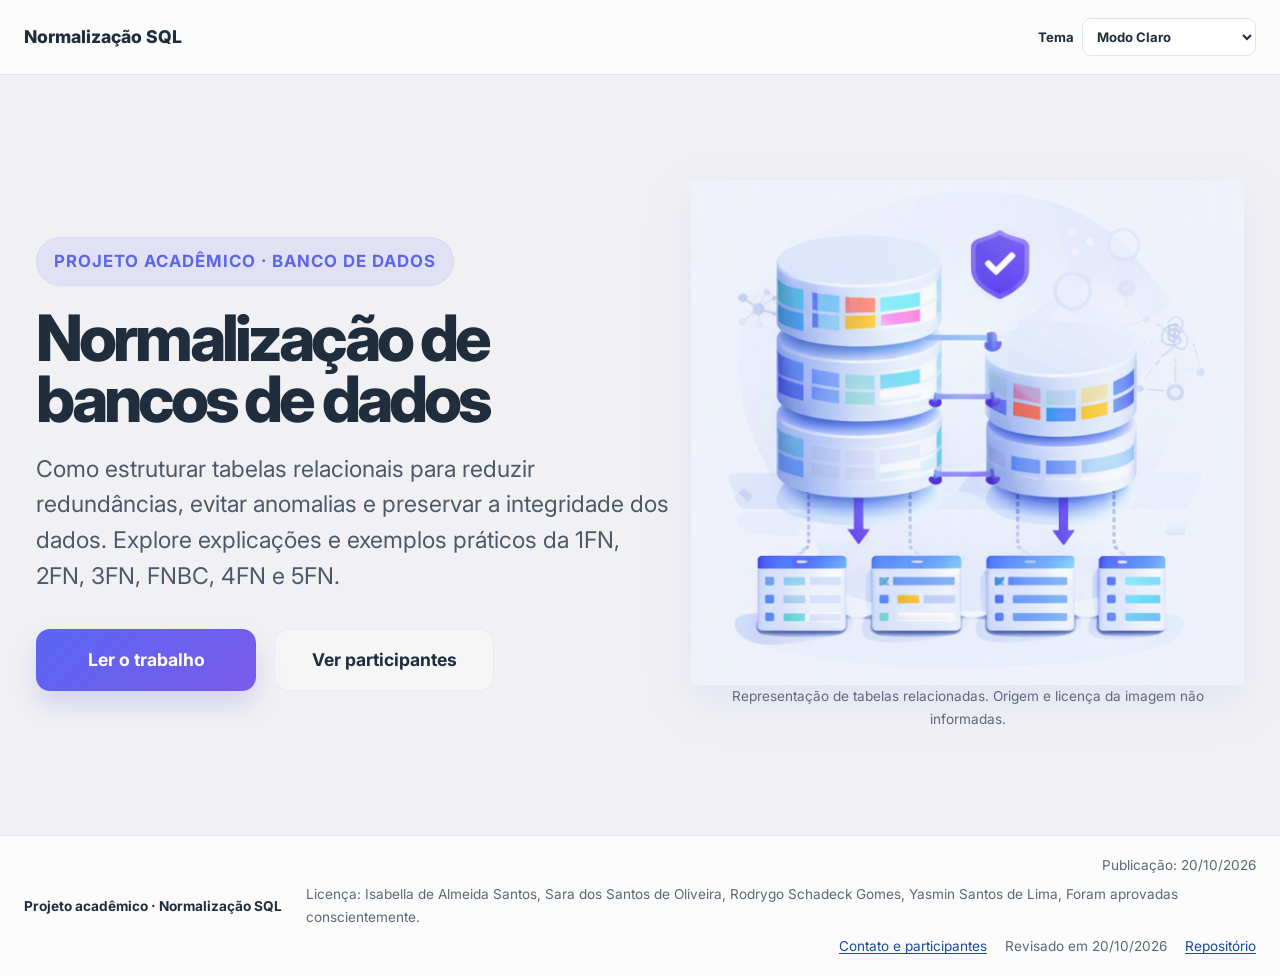
==== commit 9edd9b95: "Fix HTML encoding issues in index.html" ====
--- a/site normalização/index.html
+++ b/site normalização/index.html
@@ -58,7 +58,7 @@
       <strong>Projeto acadêmico · Normalização SQL</strong>
       <div class="footer-details">
         <span>Publicação: 20/10/2026</span>
-        <span>Licença: Isabella de Almeida Santos, Sara dos Santos de Oliveira, Rodrygo Schadeck Gomes, Yasmin Santos de Lima, foram aprovadas conscientemente</span>
+        <span>Licença: Isabella de Almeida Santos, Sara dos Santos de Oliveira, Rodrygo Schadeck Gomes, Yasmin Santos de Lima, Foram aprovadas conscientemente.</span>
         <a href="participantes.html">Contato e participantes</a>
         <span>Revisado em <time datetime="2026-10-20">20/10/2026</time></span>
         <a href="https://github.com/meusinvestimentos42-ops/Normalizacao-SQL" target="_blank" rel="noopener noreferrer">Repositório</a>
